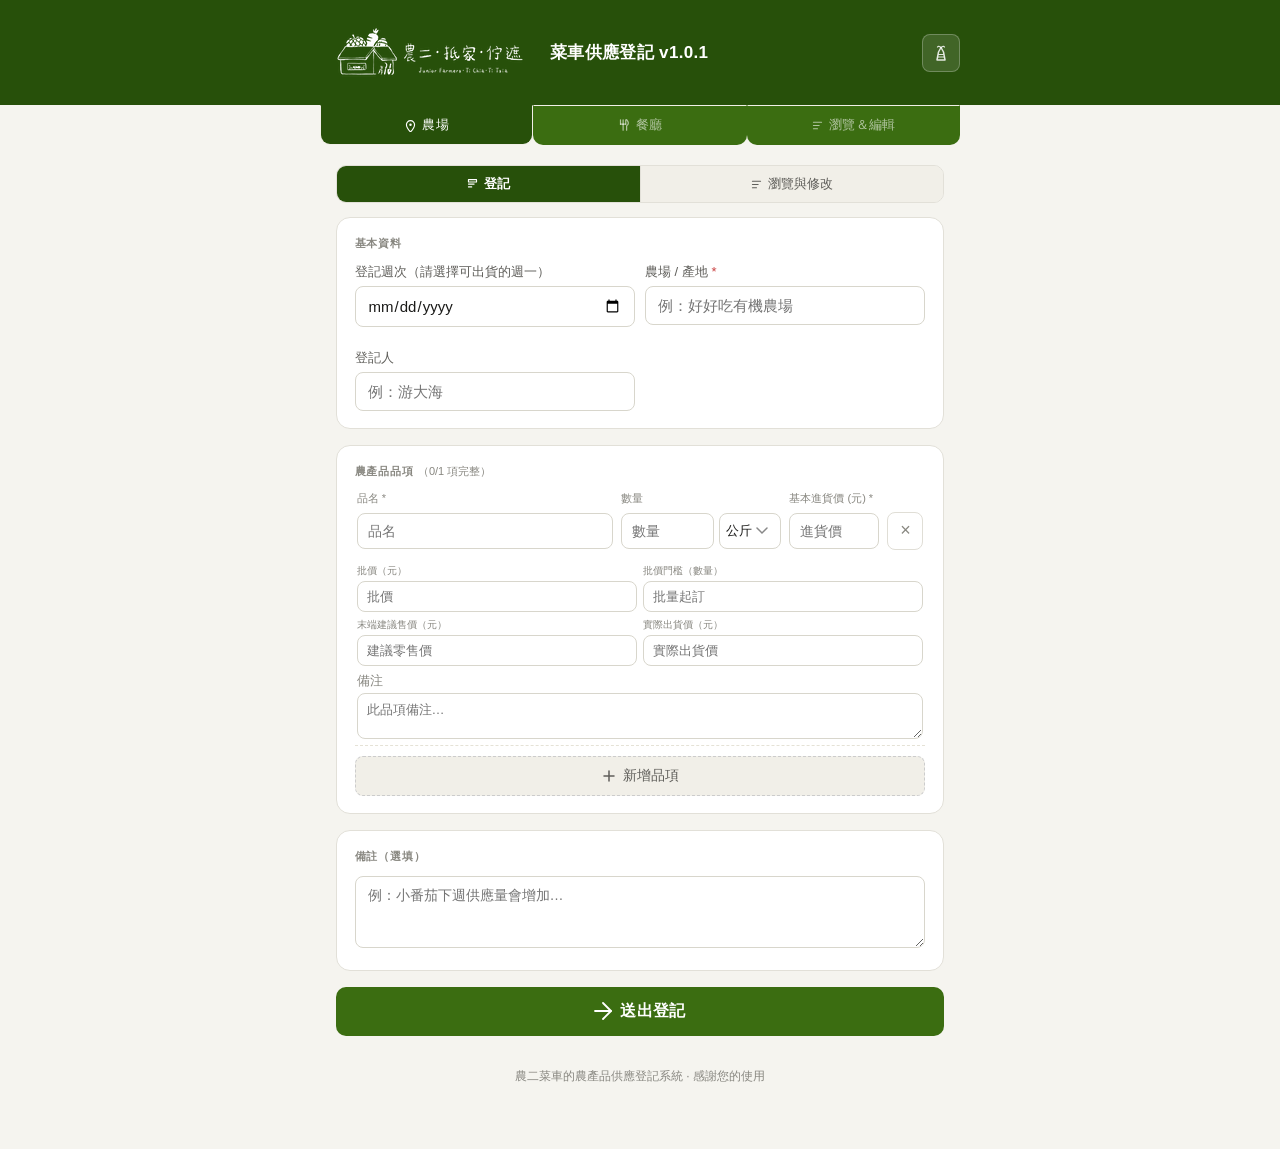
==== index.html @ 96fdc155 "restructure code to indiviual files." ====
<!DOCTYPE html>
<html lang="zh-TW">
<head>
<meta charset="UTF-8" />
<meta name="viewport" content="width=device-width, initial-scale=1.0" />
<title>農產品供應登記</title>
<link rel="stylesheet" href="style.css" />
</head>
<body>

<!-- ══════════════════════════════════════════
     Header + 設定面板
     ══════════════════════════════════════════ -->
<div class="header">
  <div class="header-inner">
    <div class="header-icon"><img src="[data-uri]" alt="logo" /></div>
    <h1 id="headerTitle">菜車供應登記</h1>
    <button class="settings-btn" id="settingsBtn" onclick="toggleSettings()" aria-label="設定">
      <svg width="18" height="18" viewBox="0 0 18 18" fill="none">
        <!-- 筍身 -->
        <path d="M5 16 L13 16 L11.5 8 L9 3.5 L6.5 8 Z"
              stroke="currentColor" stroke-width="1.5" stroke-linejoin="round"/>
        <!-- 橫紋（筍衣） -->
        <line x1="6.8"  y1="10.5" x2="11.2" y2="10.5"
              stroke="currentColor" stroke-width="1.2" stroke-linecap="round"/>
        <line x1="5.9"  y1="13"   x2="12.1" y2="13"
              stroke="currentColor" stroke-width="1.2" stroke-linecap="round"/>
        <!-- 頂部小葉 -->
        <path d="M9 3.5 Q6.5 1.5 5.5 3"
              stroke="currentColor" stroke-width="1.2" stroke-linecap="round" fill="none"/>
        <path d="M9 3.5 Q11.5 1.5 12.5 3"
              stroke="currentColor" stroke-width="1.2" stroke-linecap="round" fill="none"/>
      </svg>
    </button>

    <div class="settings-panel" id="settingsPanel">
      <div class="settings-panel-header">
        <span class="title">設定</span>
        <span class="settings-version" id="settingsVersion"></span>
      </div>
      <div class="settings-field">
        <label for="webhookInput">Google Apps Script Webhook 網址</label>
        <input type="text" id="webhookInput" placeholder="https://script.google.com/macros/s/…/exec" />
      </div>
      <button class="settings-save-btn" onclick="saveSettings()">儲存並關閉</button>
    </div>
  </div>
</div>

<!-- ══════════════════════════════════════════
     主 Tab 列
     ══════════════════════════════════════════ -->
<div class="tab-bar">
  <div class="tab-bar-inner">
    <button class="tab-btn active" id="tabRegister" onclick="switchTab('register')">
      <svg width="13" height="13" viewBox="0 0 16 16" fill="none"><path d="M8 2C5.2 2 3 4.2 3 7c0 3.5 5 9 5 9s5-5.5 5-9c0-2.8-2.2-5-5-5z" stroke="currentColor" stroke-width="1.4" fill="none"/><circle cx="8" cy="7" r="1.5" fill="currentColor"/></svg>
      農場
    </button>
    <button class="tab-btn" id="tabOrder" onclick="switchTab('order')">
      <svg width="14" height="14" viewBox="0 0 16 16" fill="none">
        <line x1="4" y1="2" x2="4" y2="7" stroke="currentColor" stroke-width="1.4" stroke-linecap="round"/>
        <line x1="7" y1="2" x2="7" y2="7" stroke="currentColor" stroke-width="1.4" stroke-linecap="round"/>
        <line x1="10" y1="2" x2="10" y2="7" stroke="currentColor" stroke-width="1.4" stroke-linecap="round"/>
        <line x1="4" y1="7" x2="10" y2="7" stroke="currentColor" stroke-width="1.4" stroke-linecap="round"/>
        <line x1="7" y1="7" x2="7" y2="14" stroke="currentColor" stroke-width="1.4" stroke-linecap="round"/>
        <path d="M11 2 Q15 6 11 9 L11 14" fill="none" stroke="currentColor" stroke-width="1.4" stroke-linecap="round"/>
      </svg>
      餐廳
    </button>
    <button class="tab-btn" id="tabBrowse" onclick="switchTab('browse')">
      <svg width="13" height="13" viewBox="0 0 16 16" fill="none"><path d="M3 4h10M3 8h7M3 12h5" stroke="currentColor" stroke-width="1.4" stroke-linecap="round"/></svg>
      瀏覽＆編輯
    </button>
  </div>
</div>

<!-- ══════════════════════════════════════════
     主容器
     ══════════════════════════════════════════ -->
<div class="container">

  <!-- ═══ REGISTER TAB（農場）═══ -->
  <div id="panelRegister">

    <div class="browse-subtab-bar">
      <button class="browse-subtab active" id="farmSubTabRegister" onclick="switchFarmSubTab('register')">
        <svg width="13" height="13" viewBox="0 0 16 16" fill="none"><path d="M3 2h10v3H3z" stroke="currentColor" stroke-width="1.3" stroke-linejoin="round" fill="none"/><path d="M3 7.5h7M3 11h4" stroke="currentColor" stroke-width="1.4" stroke-linecap="round"/></svg>
        登記
      </button>
      <button class="browse-subtab" id="farmSubTabBrowse" onclick="switchFarmSubTab('browse')">
        <svg width="13" height="13" viewBox="0 0 16 16" fill="none"><path d="M3 4h10M3 8h7M3 12h5" stroke="currentColor" stroke-width="1.4" stroke-linecap="round"/></svg>
        瀏覽與修改
      </button>
    </div>

    <!-- 登記子面板 -->
    <div id="farmSubPanelRegister">
      <div id="formSection">
        <div class="card">
          <div class="card-title">基本資料</div>
          <div class="row2">
            <div class="field">
              <label for="weekDate">登記週次（請選擇可出貨的週一）</label>
              <input type="date" id="weekDate" />
            </div>
            <div class="field">
              <label>農場 / 產地 <span style="color:var(--red-400)">*</span></label>
              <input type="text" id="farmerFarm" placeholder="例：好好吃有機農場" />
            </div>
          </div>
          <div class="row2" style="margin-top:11px">
            <div class="field">
              <label>登記人</label>
              <input type="text" id="register" placeholder="例：游大海" autocomplete="name" />
            </div>
          </div>
        </div>

        <div class="card">
          <div class="card-title">農產品品項 <span id="itemCountLabel" style="font-size:11px;color:var(--gray-400);font-weight:400;text-transform:none;letter-spacing:0;"></span></div>
          <div id="itemsContainer"></div>
          <button class="add-btn" onclick="addItem()">
            <svg width="16" height="16" viewBox="0 0 16 16" fill="none"><path d="M8 3v10M3 8h10" stroke="currentColor" stroke-width="1.5" stroke-linecap="round"/></svg>
            新增品項
          </button>
        </div>

        <div class="card">
          <div class="card-title">備註（選填）</div>
          <textarea id="notes" placeholder="例：小番茄下週供應量會增加…"></textarea>
        </div>

        <button class="submit-btn" id="submitBtn" onclick="handleSubmit()">
          <svg width="18" height="18" viewBox="0 0 18 18" fill="none"><path d="M9 1L17 9L9 17" stroke="white" stroke-width="1.8" stroke-linecap="round" stroke-linejoin="round"/><path d="M1 9h16" stroke="white" stroke-width="1.8" stroke-linecap="round"/></svg>
          送出登記
        </button>
        <div class="error-msg" id="errorMsg"></div>
      </div>

      <div class="success-box" id="successBox">
        <span class="big-check">✅</span>
        <h2>登記成功！</h2>
        <p id="successDetail"></p>
        <p>我們會努力幫您用心的成果找到適合的餐桌。</p>
        <button class="re-btn" onclick="resetForm()">再填一次</button>
      </div>
    </div>

    <!-- 瀏覽與修改子面板 -->
    <div id="farmSubPanelBrowse" style="display:none">
      <div class="card">
        <div class="card-title">選擇週次查詢</div>
        <div class="browse-controls">
          <div class="field">
            <label for="browseWeekDate">可出貨週一日期</label>
            <input type="date" id="browseWeekDate" />
          </div>
          <button class="fetch-btn" id="fetchBtn" onclick="fetchBrowseData()">
            <svg width="14" height="14" viewBox="0 0 16 16" fill="none"><circle cx="7" cy="7" r="4.5" stroke="currentColor" stroke-width="1.5"/><path d="M10.5 10.5l3 3" stroke="currentColor" stroke-width="1.5" stroke-linecap="round"/></svg>
            查詢
          </button>
        </div>
        <div style="display:flex;align-items:center;gap:8px;flex-wrap:wrap;">
          <div class="chips-hint" id="chipsHint"></div>
          <div class="week-quick-select" id="weekChips"></div>
          <button class="refresh-text-btn" id="refreshBtn" onclick="refreshWeekChips()" style="display:none">↻ 重新整理</button>
        </div>
      </div>
      <div class="browse-spinner-wrap" id="browseSpinner"><div class="browse-spinner"></div></div>
      <div id="searchResults">
        <div class="browse-empty"><span class="empty-icon">🌱</span>請選擇週次後按「查詢」</div>
      </div>
    </div>

  </div><!-- /panelRegister -->

  <!-- ═══ ORDER TAB（餐廳）═══ -->
  <div id="panelOrder" style="display:none">

    <div class="browse-subtab-bar">
      <button class="browse-subtab order-tab active" id="orderSubTabEntry" onclick="switchOrderSubTab('entry')">
        <svg width="13" height="13" viewBox="0 0 16 16" fill="none"><path d="M3 2h10v3H3z" stroke="currentColor" stroke-width="1.3" stroke-linejoin="round" fill="none"/><path d="M3 7.5h7M3 11h4" stroke="currentColor" stroke-width="1.4" stroke-linecap="round"/></svg>
        下單
      </button>
      <button class="browse-subtab order-tab" id="orderSubTabBrowse" onclick="switchOrderSubTab('browse')">
        <svg width="13" height="13" viewBox="0 0 16 16" fill="none"><path d="M3 4h10M3 8h7M3 12h5" stroke="currentColor" stroke-width="1.4" stroke-linecap="round"/></svg>
        瀏覽與修改
      </button>
    </div>

    <!-- 下單子面板 -->
    <div id="orderSubPanelEntry">
      <div id="orderFormSection">

        <div class="card">
          <div class="order-step-label">
            <span class="step-badge" style="background:var(--red-600)">1</span>
            <span class="step-title">貼入下單訊息</span>
          </div>
          <textarea class="order-raw-textarea" id="orderRawText"
            placeholder="料理人下單，&#10;恰比兔子&#10;綠火焰/2斤&#10;龍葵2斤&#10;&#10;雲舍&#10;紅蘿蔔+2包&#10;青蔥+2把"></textarea>
          <div class="parse-hint">支援格式：品名＋數量＋單位（公斤/斤/顆/把/包/支…），中文數字亦可。</div>
          <button class="parse-btn" onclick="parseAndPreview()">
            <svg width="15" height="15" viewBox="0 0 16 16" fill="none"><path d="M2 4h12M2 8h8M2 12h5" stroke="white" stroke-width="1.5" stroke-linecap="round"/></svg>
            解析訂單
          </button>
        </div>

        <div class="card" id="orderPreviewCard" style="display:none">
          <div class="order-step-label">
            <span class="step-badge" style="background:var(--red-600)">2</span>
            <span class="step-title">確認 / 修改品項</span>
          </div>
          <div id="orderSummaryBar" class="order-summary-bar"></div>
          <div style="overflow-x:auto;">
            <table class="order-preview-table" id="orderPreviewTable">
              <thead>
                <tr>
                  <th>店家／料理人</th><th>品名</th><th>數量</th>
                  <th>單位</th><th>單價（元）</th><th>小計</th><th></th>
                </tr>
              </thead>
              <tbody id="orderPreviewBody"></tbody>
            </table>
          </div>
          <button class="add-btn" onclick="addOrderRow()" style="margin-top:10px">
            <svg width="14" height="14" viewBox="0 0 16 16" fill="none"><path d="M8 3v10M3 8h10" stroke="currentColor" stroke-width="1.5" stroke-linecap="round"/></svg>
            手動新增一列
          </button>
        </div>

        <div class="card" id="orderDetailsCard" style="display:none">
          <div class="order-step-label">
            <span class="step-badge" style="background:var(--red-600)">3</span>
            <span class="step-title">填寫交貨資訊</span>
          </div>
          <div class="row2">
            <div class="field">
              <label>登記人</label>
              <input type="text" id="orderRegistrant" placeholder="填寫人姓名" />
            </div>
            <div class="field">
              <label>週次（週一日期）</label>
              <input type="date" id="orderWeekDate" />
            </div>
          </div>
          <div class="row2" style="margin-top:10px">
            <div class="field">
              <label>送貨地點</label>
              <input type="text" id="orderDeliveryLocation" placeholder="例：花蓮市區集貨點" />
            </div>
            <div class="field">
              <label>送貨時間</label>
              <input type="text" id="orderDeliveryTime" placeholder="例：週三上午10點" />
            </div>
          </div>
          <div class="field" style="margin-top:10px">
            <label>付款狀態</label>
            <select id="orderPaymentStatus">
              <option value="">未設定</option>
              <option value="待付款">待付款</option>
              <option value="已付款">已付款</option>
              <option value="貨到付款">貨到付款</option>
            </select>
          </div>
          <div class="field" style="margin-top:10px">
            <label>整批備註（選填）</label>
            <textarea id="orderBatchNote" placeholder="例：本批請冷藏運送…" style="min-height:52px"></textarea>
          </div>
        </div>

        <button class="submit-btn red-btn" id="orderSubmitBtn" onclick="submitOrder()" style="display:none">
          <svg width="18" height="18" viewBox="0 0 18 18" fill="none"><path d="M9 1L17 9L9 17" stroke="white" stroke-width="1.8" stroke-linecap="round" stroke-linejoin="round"/><path d="M1 9h16" stroke="white" stroke-width="1.8" stroke-linecap="round"/></svg>
          送出訂單
        </button>
        <div class="error-msg" id="orderErrorMsg"></div>
      </div>

      <div class="success-box" id="orderSuccessBox" style="display:none">
        <span class="big-check">📋</span>
        <h2>訂單登記成功！</h2>
        <p id="orderSuccessDetail"></p>
        <button class="re-btn" onclick="resetOrderForm()">再填一次</button>
      </div>
    </div>

    <!-- 訂單瀏覽子面板 -->
    <div id="orderSubPanelBrowse" style="display:none">
      <div class="card">
        <div class="card-title">選擇週次查詢訂單</div>
        <div class="browse-controls">
          <div class="field">
            <label for="orderBrowseWeekDate">週一日期</label>
            <input type="date" id="orderBrowseWeekDate" />
          </div>
          <button class="fetch-btn" id="orderFetchBtn" onclick="fetchOrderBrowseData()" style="background:var(--red-600)">
            <svg width="14" height="14" viewBox="0 0 16 16" fill="none"><circle cx="7" cy="7" r="4.5" stroke="currentColor" stroke-width="1.5"/><path d="M10.5 10.5l3 3" stroke="currentColor" stroke-width="1.5" stroke-linecap="round"/></svg>
            查詢
          </button>
        </div>
        <div style="display:flex;align-items:center;gap:8px;flex-wrap:wrap;">
          <div class="chips-hint" id="orderChipsHint"></div>
          <div class="week-quick-select" id="orderWeekChips"></div>
          <button class="refresh-text-btn" id="orderRefreshBtn" onclick="refreshOrderWeekChips()" style="display:none">↻ 重新整理</button>
        </div>
        <div class="order-browse-filter">
          <div class="field">
            <label>篩選店家（選填）</label>
            <input type="text" id="orderShopFilter" placeholder="輸入店家名稱關鍵字…" />
          </div>
        </div>
      </div>
      <div class="browse-spinner-wrap" id="orderBrowseSpinner">
        <div class="browse-spinner" style="border-top-color:var(--red-600)"></div>
      </div>
      <div id="orderSearchResults">
        <div class="browse-empty"><span class="empty-icon">🧾</span>請選擇週次後按「查詢」</div>
      </div>
    </div>

  </div><!-- /panelOrder -->

  <!-- ═══ BROWSE TAB（保留備用）═══ -->
  <div id="panelBrowse" style="display:none"></div>

  <div class="footer">農二菜車的農產品供應登記系統 · 感謝您的使用</div>
</div><!-- /container -->

<!-- ══════════════════════════════════════════
     JS — 載入順序：shared → farm → order
     ══════════════════════════════════════════ -->
<script src="js/shared.js"></script>
<script src="js/tab-farm.js"></script>
<script src="js/tab-order.js"></script>
</body>
</html>
---- style.css ----
/* =============================================
   農產品登記表單 — Stylesheet  v1.0.1
   ============================================= */
:root {
  --green-50: #EAF3DE;
  --green-100: #C0DD97;
  --green-400: #639922;
  --green-600: #3B6D11;
  --green-800: #27500A;
  --amber-50: #FAEEDA;
  --amber-400: #BA7517;
  --red-50: #FBE8E8;
  --red-400: #C94040;
  --red-600: #A65252;
  --red-800: #5A1A1A;
  --gray-50: #F1EFE8;
  --gray-100: #D3D1C7;
  --gray-400: #888780;
  --gray-600: #5F5E5A;
  --gray-800: #444441;
  --gray-off-white-warm: #E0DED6;
}
* { box-sizing: border-box; margin: 0; padding: 0; }
body {
  font-family: -apple-system, 'Noto Sans TC', 'PingFang TC', sans-serif;
  background: #f5f4ef;
  min-height: 100vh;
}

/* ── Header ── */
.header {
  background: var(--green-800);
  padding: 1.25rem 1.5rem;
  position: sticky; top: 0; z-index: 10;
}
.header-inner {
  max-width: 640px;
  margin: 0 auto;
  display: flex; align-items: center; gap: 10px;
  position: relative;
}
.header-icon { height: 45px; margin: 10px; display: flex; align-items: center; flex-shrink: 0; }
.header h1 { font-size: 17px; font-weight: 600; color: #fff; letter-spacing: 0.02em; flex: 1; }
.settings-btn {
  background: rgba(255,255,255,0.12);
  border: 1px solid rgba(255,255,255,0.25);
  color: rgba(255,255,255,0.85);
  width: 38px; height: 38px; border-radius: 8px;
  cursor: pointer; display: flex; align-items: center; justify-content: center;
  transition: background 0.15s; flex-shrink: 0;
}
.settings-btn:hover { background: rgba(255,255,255,0.22); color: #fff; }
.settings-btn.active { background: rgba(255,255,255,0.25); color: #fff; }
.settings-panel {
  display: none; position: absolute;
  top: calc(100% + 10px); right: 0;
  width: min(340px, calc(100vw - 32px));
  background: #fff; border: 1px solid #e2e0d8;
  border-radius: 12px; box-shadow: 0 8px 28px rgba(0,0,0,0.14);
  padding: 16px; z-index: 20;
}
.settings-panel.open { display: block; }
.settings-panel-header { display: flex; align-items: center; justify-content: space-between; margin-bottom: 14px; }
.settings-panel-header .title { font-size: 14px; font-weight: 600; color: var(--gray-800); }
.settings-version { font-size: 11px; color: var(--gray-400); background: var(--gray-50); border: 1px solid var(--gray-100); border-radius: 5px; padding: 2px 8px; }
.settings-field { margin-bottom: 12px; }
.settings-field label { display: block; font-size: 12px; color: var(--gray-600); margin-bottom: 5px; }
.settings-field input[type=text] { width: 100%; border: 1px solid #d8d6cc; border-radius: 8px; padding: 9px 11px; font-size: 13px; font-family: inherit; color: #1a1a18; background: #fff; outline: none; transition: border-color 0.15s; }
.settings-field input[type=text]:focus { border-color: var(--green-400); box-shadow: 0 0 0 3px rgba(99,153,34,0.12); }
.settings-save-btn { width: 100%; padding: 9px; background: var(--green-600); color: #fff; border: none; border-radius: 8px; font-size: 13px; font-weight: 600; font-family: inherit; cursor: pointer; }
.settings-save-btn:hover { background: var(--green-800); }

/* ── Tabs ── */
.tab-bar { }
.tab-bar-inner { max-width: 640px; margin: 0 auto; display: flex; }
.tab-btn {
  flex: 1; padding: 10px 8px;
  background: var(--green-600);
  border: 1px solid transparent;
  border-top-color: var(--gray-50);
  border-radius: 0 0 10px 10px;
  color: rgba(255,255,255,0.6);
  font-size: 13px; font-weight: 500; font-family: inherit;
  cursor: pointer; transition: color 0.15s;
  display: flex; align-items: center; justify-content: center; gap: 5px;
  letter-spacing: 0.02em;
}
.tab-btn:hover { color: rgba(255,255,255,0.85); }
.tab-btn.active {
  color: #fff; background: var(--green-800);
  border-top-color: transparent;
  border-left-color: var(--gray-50);
  border-right-color: var(--gray-50);
  border-bottom-color: var(--gray-50);
}

/* ── Layout ── */
.container { max-width: 640px; margin: 0 auto; padding: 1.25rem 1rem 3rem; }
.card { background: #fff; border: 1px solid #e2e0d8; border-radius: 14px; padding: 1.1rem; margin-bottom: 1rem; }
.card-title { font-size: 11px; font-weight: 600; color: var(--gray-400); text-transform: uppercase; letter-spacing: 0.08em; margin-bottom: 12px; }
.field { margin-bottom: 11px; }
.field:last-child { margin-bottom: 0; }
label { display: block; font-size: 13px; color: var(--gray-600); margin-bottom: 5px; }
input[type=text], input[type=tel], input[type=date], input[type=number], select, textarea {
  width: 100%; border: 1px solid #d8d6cc; border-radius: 8px;
  padding: 10px 12px; font-size: 15px; font-family: inherit;
  color: #1a1a18; background: #fff; outline: none;
  transition: border-color 0.15s; -webkit-appearance: none;
}
input:focus, select:focus, textarea:focus { border-color: var(--green-400); box-shadow: 0 0 0 3px rgba(99,153,34,0.12); }
input[type=number] { -moz-appearance: textfield; }
select { background-image: url("data:image/svg+xml,%3Csvg xmlns='http://www.w3.org/2000/svg' width='12' height='8' viewBox='0 0 12 8'%3E%3Cpath d='M1 1l5 5 5-5' stroke='%23888' stroke-width='1.5' fill='none' stroke-linecap='round'/%3E%3C/svg%3E"); background-repeat: no-repeat; background-position: right 12px center; padding-right: 32px; }
.row2 { display: grid; grid-template-columns: 1fr 1fr; gap: 10px; }

/* ── Supply form items ── */
.item-header { display: grid; grid-template-columns: 1fr 160px 90px 36px; gap: 8px; margin-bottom: 6px; padding: 0 2px; }
.item-header span { font-size: 11px; color: var(--gray-400); font-weight: 500; }
.item-wrap { margin-bottom: 10px; border-bottom: 1px dashed #e5e2d6; }
.item-row { display: grid; grid-template-columns: 1fr 160px 90px 36px; gap: 8px; padding: 0 2px; align-items: center; }
.item-row input, .item-row select { padding: 9px 10px; font-size: 14px; }
.item-extras { margin-top: 6px; padding: 8px 2px 2px 2px; }
.item-extras-grid { display: grid; grid-template-columns: 1fr 1fr; gap: 6px; margin-bottom: 6px; }
.extra-field { display: flex; flex-direction: column; }
.extra-field label { font-size: 10px; color: var(--gray-400); margin-bottom: 3px; }
.extra-field input { padding: 7px 9px; font-size: 13px; }
.item-note-field label { font-size: 10p x; color: var(--gray-400); margin-bottom: 3px; }
.item-note-field textarea { min-height: 38px; font-size: 13px; padding: 7px 9px; resize: vertical; }
.qty-wrap { display: flex; gap: 5px; }
.qty-wrap select { padding: 9px 24px 9px 6px; font-size: 13px; flex: none; width: 62px; }
.remove-btn { background: none; border: 1px solid var(--gray-off-white-warm); border-radius: 8px; width: 36px; height: 38px; display: flex; align-items: center; justify-content: center; cursor: pointer; color: var(--gray-400); font-size: 18px; transition: all 0.15s; }
.remove-btn:hover { border-color: var(--red-400); color: var(--red-400); background: var(--red-50); }
.add-btn { width: 100%; margin-top: 4px; border: 1.5px dashed #ccc; border-radius: 8px; padding: 10px; background: var(--gray-50); color: var(--gray-600); font-size: 14px; font-family: inherit; cursor: pointer; display: flex; align-items: center; justify-content: center; gap: 6px; transition: all 0.15s; }
.add-btn:hover { border-color: var(--green-400); color: var(--green-600); background: var(--green-50); }
textarea { resize: vertical; min-height: 72px; font-size: 14px; }

/* ── Buttons ── */
.submit-btn { width: 100%; padding: 14px; background: var(--green-600); color: #fff; border: none; border-radius: 10px; font-size: 16px; font-weight: 600; font-family: inherit; cursor: pointer; display: flex; align-items: center; justify-content: center; gap: 8px; transition: background 0.15s, transform 0.1s; letter-spacing: 0.03em; }
.submit-btn:hover { background: var(--green-800); }
.submit-btn:active { transform: scale(0.98); }
.submit-btn:disabled { background: var(--gray-400); cursor: not-allowed; }
.submit-btn.red-btn { background: var(--red-600); }
.submit-btn.red-btn:hover { background: var(--red-800); }

/* ── Feedback ── */
.success-box { display: none; background: var(--green-50); border: 1.5px solid var(--green-100); border-radius: 12px; padding: 1.25rem 1.1rem; text-align: center; }
.success-box .big-check { font-size: 40px; margin-bottom: 10px; display: block; }
.success-box h2 { font-size: 18px; color: var(--green-800); margin-bottom: 6px; }
.success-box p { font-size: 14px; color: var(--green-600); line-height: 1.6; }
.success-box .re-btn { margin-top: 16px; background: var(--green-600); color: #fff; border: none; border-radius: 8px; padding: 10px 24px; font-size: 14px; font-family: inherit; cursor: pointer; font-weight: 500; }
.error-msg { display: none; background: var(--red-50); color: var(--red-600); border: 1px solid #f5b8b8; border-radius: 8px; padding: 0.8rem 1rem; font-size: 13px; margin-top: 10px; }
.spinner { display: inline-block; width: 18px; height: 18px; border: 2px solid rgba(255,255,255,0.4); border-top-color: #fff; border-radius: 50%; animation: spin 0.7s linear infinite; flex-shrink: 0; }
@keyframes spin { to { transform: rotate(360deg); } }
.footer { text-align: center; font-size: 12px; color: var(--gray-400); margin-top: 2rem; padding-bottom: 1rem; }

/* ── Browse (farm) ── */
.browse-controls { display: flex; gap: 8px; align-items: flex-end; }
.browse-controls .field { flex: 1; margin-bottom: 0; }
.fetch-btn { flex-shrink: 0; padding: 10px 18px; background: var(--green-600); color: #fff; border: none; border-radius: 8px; font-size: 14px; font-weight: 600; font-family: inherit; cursor: pointer; display: flex; align-items: center; gap: 6px; transition: background 0.15s; white-space: nowrap; height: 44px; }
.fetch-btn:hover { background: var(--green-800); }
.fetch-btn:disabled { background: var(--gray-400); cursor: not-allowed; }
.week-quick-select { display: flex; gap: 6px; flex-wrap: wrap; margin-top: 8px; }
.week-chip { background: var(--gray-50); border: 1px solid var(--gray-100); border-radius: 20px; padding: 4px 12px; font-size: 12px; color: var(--gray-600); cursor: pointer; transition: all 0.15s; font-family: inherit; }
.week-chip:hover { border-color: var(--green-400); color: var(--green-600); background: var(--green-50); }
.week-chip.active { border-color: var(--green-400); color: var(--green-600); background: var(--green-50); font-weight: 600; }
.chips-hint { font-size: 11px; color: var(--gray-400); margin-top: 6px; }
.refresh-text-btn { background: none; border: none; color: var(--gray-400); font-size: 12px; font-family: inherit; cursor: pointer; text-decoration: underline; padding: 4px 0; margin-top: 6px; }
.refresh-text-btn:hover { color: var(--green-600); }
.browse-empty { text-align: center; padding: 2.5rem 1rem; color: var(--gray-400); font-size: 14px; }
.browse-empty .empty-icon { font-size: 36px; margin-bottom: 10px; display: block; }
.browse-spinner-wrap { display: none; text-align: center; padding: 2rem; }
.browse-spinner { display: inline-block; width: 24px; height: 24px; border: 2.5px solid #d3d1c7; border-top-color: var(--green-600); border-radius: 50%; animation: spin 0.7s linear infinite; }
.farm-group { background: #fff; border: 1px solid #e2e0d8; border-radius: 14px; margin-bottom: 1rem; overflow: hidden; }
.farm-group-header { background: var(--green-800); padding: 10px 14px; display: flex; align-items: center; justify-content: space-between; gap: 10px; }
.farm-group-header .farm-name { font-size: 15px; font-weight: 600; color: #fff; display: flex; align-items: center; gap: 7px; }
.farm-group-header .farm-meta { font-size: 11px; color: rgba(255,255,255,0.65); text-align: right; }
.farm-note-banner { background: var(--amber-50); border-bottom: 1px solid #f0deb0; padding: 8px 14px; font-size: 12px; color: #7a5010; display: flex; gap: 6px; }
.farm-note-banner .note-label { font-weight: 600; flex-shrink: 0; }
.browse-table { width: 100%; border-collapse: collapse; font-size: 13px; }
.browse-table th { background: var(--gray-50); color: var(--gray-600); font-weight: 600; font-size: 11px; letter-spacing: 0.04em; padding: 7px 10px; text-align: left; border-bottom: 1px solid #e5e2d6; }
.browse-table td { padding: 9px 10px; border-bottom: 1px solid #f0ede6; color: var(--gray-800); vertical-align: top; }
.browse-table tr:last-child td { border-bottom: none; }
.browse-table tr:hover td { background: #fafaf7; }
.price-pill { display: inline-block; background: var(--green-50); border: 1px solid var(--green-100); border-radius: 5px; padding: 1px 6px; font-size: 12px; color: var(--green-600); font-weight: 500; }
.wholesale-pill { display: inline-block; background: #FFF4E0; border: 1px solid #E8C060; border-radius: 5px; padding: 1px 6px; font-size: 12px; color: #A0600A; font-weight: 600; }
.item-note-badge { font-size: 11px; color: var(--gray-400); font-style: italic; margin-top: 2px; }
.browse-summary { font-size: 12px; color: var(--gray-400); padding: 0.6rem 0 0.2rem; text-align: right; }

/* ── Order entry ── */
.order-raw-textarea {
  width: 100%; min-height: 160px;
  border: 1px solid #d8d6cc; border-radius: 8px;
  padding: 12px; font-size: 14px;
  font-family: 'Menlo', 'Monaco', monospace;
  color: #1a1a18; background: #fafaf7;
  outline: none; resize: vertical;
  transition: border-color 0.15s;
  line-height: 1.7;
}
.order-raw-textarea:focus { border-color: var(--green-400); box-shadow: 0 0 0 3px rgba(99,153,34,0.12); background: #fff; }
.parse-btn {
  width: 100%; margin-top: 10px;
  background: var(--green-600); color: #fff;
  border: none; border-radius: 8px;
  padding: 11px; font-size: 14px; font-weight: 600;
  font-family: inherit; cursor: pointer;
  display: flex; align-items: center; justify-content: center; gap: 7px;
  transition: background 0.15s;
}
.parse-btn:hover { background: var(--green-800); }
.order-preview-table { width: 100%; border-collapse: collapse; font-size: 13px; }
.order-preview-table th {
  background: var(--red-50); color: var(--red-600);
  font-weight: 600; font-size: 10px; letter-spacing: 0.04em;
  padding: 6px 8px; text-align: left;
  border-bottom: 1px solid #f0c8c8;
}
.order-preview-table td { padding: 5px 4px; border-bottom: 1px solid #f5f0f0; vertical-align: middle; }
.order-preview-table tr:last-child td { border-bottom: none; }
.order-preview-table input[type=text],
.order-preview-table input[type=number] { padding: 6px 8px; font-size: 13px; border-radius: 6px; width: 100%; }
.order-preview-table select { padding: 6px 28px 6px 8px; font-size: 13px; border-radius: 6px; }
.shop-row-header {
  background: #fdf0f0; font-size: 12px; font-weight: 600;
  color: var(--red-600); padding: 5px 8px;
  border-bottom: 1px solid #f0c8c8; letter-spacing: 0.02em;
}
.order-remove-btn { background: none; border: none; color: var(--gray-400); font-size: 16px; cursor: pointer; padding: 4px 6px; border-radius: 5px; transition: all 0.15s; }
.order-remove-btn:hover { color: var(--red-400); background: var(--red-50); }
.order-total-pill { font-size: 12px; color: var(--red-600); font-weight: 600; background: var(--red-50); border: 1px solid #f0c8c8; border-radius: 5px; padding: 1px 6px; display: inline-block; }
.parse-hint { font-size: 12px; color: var(--gray-400); margin-top: 8px; line-height: 1.6; }
.order-step-label { display: flex; align-items: center; gap: 8px; margin-bottom: 12px; }
.step-badge { background: var(--red-600); color: #fff; font-size: 11px; font-weight: 700; border-radius: 50%; width: 20px; height: 20px; display: flex; align-items: center; justify-content: center; flex-shrink: 0; }
.order-step-label .step-title { font-size: 11px; font-weight: 600; color: var(--gray-400); text-transform: uppercase; letter-spacing: 0.08em; }
.order-summary-bar { background: var(--red-50); border: 1px solid #f0c8c8; border-radius: 8px; padding: 10px 14px; font-size: 13px; color: var(--red-600); margin-bottom: 12px; display: flex; align-items: center; justify-content: space-between; }
.order-summary-bar strong { font-weight: 700; }

/* ── Browse sub-tabs ── */
.browse-subtab-bar { display: flex; gap: 0; margin-bottom: 14px; border: 1px solid #e2e0d8; border-radius: 10px; overflow: hidden; }
.browse-subtab { flex: 1; padding: 9px 12px; background: var(--gray-50); border: none; color: var(--gray-600); font-size: 13px; font-weight: 500; font-family: inherit; cursor: pointer; display: flex; align-items: center; justify-content: center; gap: 5px; transition: all 0.15s; border-right: 1px solid #e2e0d8; }
.browse-subtab:last-child { border-right: none; }
.browse-subtab:hover { background: var(--green-50); color: var(--green-600); }
.browse-subtab.order-tab:hover { background: var(--red-50); color: var(--red-600);}
.browse-subtab.active { background: var(--green-800); color: #fff; font-weight: 600; }
.browse-subtab.active.order-tab { background: var(--red-600); }

/* ── Order browse ── */
.order-group { background: #fff; border: 1px solid #e2e0d8; border-radius: 14px; margin-bottom: 1rem; overflow: hidden; }
.order-group-header { background: var(--red-600); padding: 10px 14px; display: flex; align-items: center; justify-content: space-between; gap: 10px; }
.order-group-header .shop-name { font-size: 15px; font-weight: 600; color: #fff; display: flex; align-items: center; gap: 7px; }
.order-group-header .shop-meta { font-size: 11px; color: rgba(255,255,255,0.7); text-align: right; }
.order-group-delivery { background: #fff8f0; border-bottom: 1px solid #f0deb0; padding: 7px 14px; font-size: 12px; color: #7a5010; display: flex; gap: 14px; flex-wrap: wrap; }
.order-group-delivery span { display: flex; align-items: center; gap: 4px; }
.order-browse-table { width: 100%; border-collapse: collapse; font-size: 13px; }
.order-browse-table th { background: #fff5f5; color: var(--red-600); font-weight: 600; font-size: 11px; letter-spacing: 0.04em; padding: 6px 10px; text-align: left; border-bottom: 1px solid #f0c8c8; }
.order-browse-table td { padding: 8px 10px; border-bottom: 1px solid #faf0f0; color: var(--gray-800); vertical-align: top; }
.order-browse-table tr:last-child td { border-bottom: none; }
.order-browse-table tr:hover td { background: #fffaf9; }
.pay-pill { display: inline-block; border-radius: 5px; padding: 1px 7px; font-size: 11px; font-weight: 600; }
.pay-pill.pending  { background: #FFF4E0; border: 1px solid #E8C060; color: #A0600A; }
.pay-pill.paid     { background: var(--green-50); border: 1px solid var(--green-100); color: var(--green-600); }
.pay-pill.cod      { background: #EEF4FF; border: 1px solid #B0C8F0; color: #2850A0; }
.pay-pill.none     { background: var(--gray-50); border: 1px solid var(--gray-100); color: var(--gray-400); }
.order-browse-summary { font-size: 12px; color: var(--gray-400); padding: 0.6rem 0 0.2rem; text-align: right; }
.order-browse-filter { display: flex; gap: 8px; align-items: flex-end; margin-top: 10px; }
.order-browse-filter .field { flex: 1; margin-bottom: 0; }
.order-browse-filter input { font-size: 14px; padding: 9px 12px; }

/* ── Responsive ── */
@media (max-width: 480px) {
  .item-header { grid-template-columns: 1fr 120px 70px 32px; }
  .item-row { grid-template-columns: 1fr 120px 70px 32px; }
  .row2 { grid-template-columns: 1fr; }
  .item-extras-grid { grid-template-columns: 1fr 1fr; }
  .browse-controls { flex-direction: column; align-items: stretch; }
  .fetch-btn { width: 100%; justify-content: center; }
}
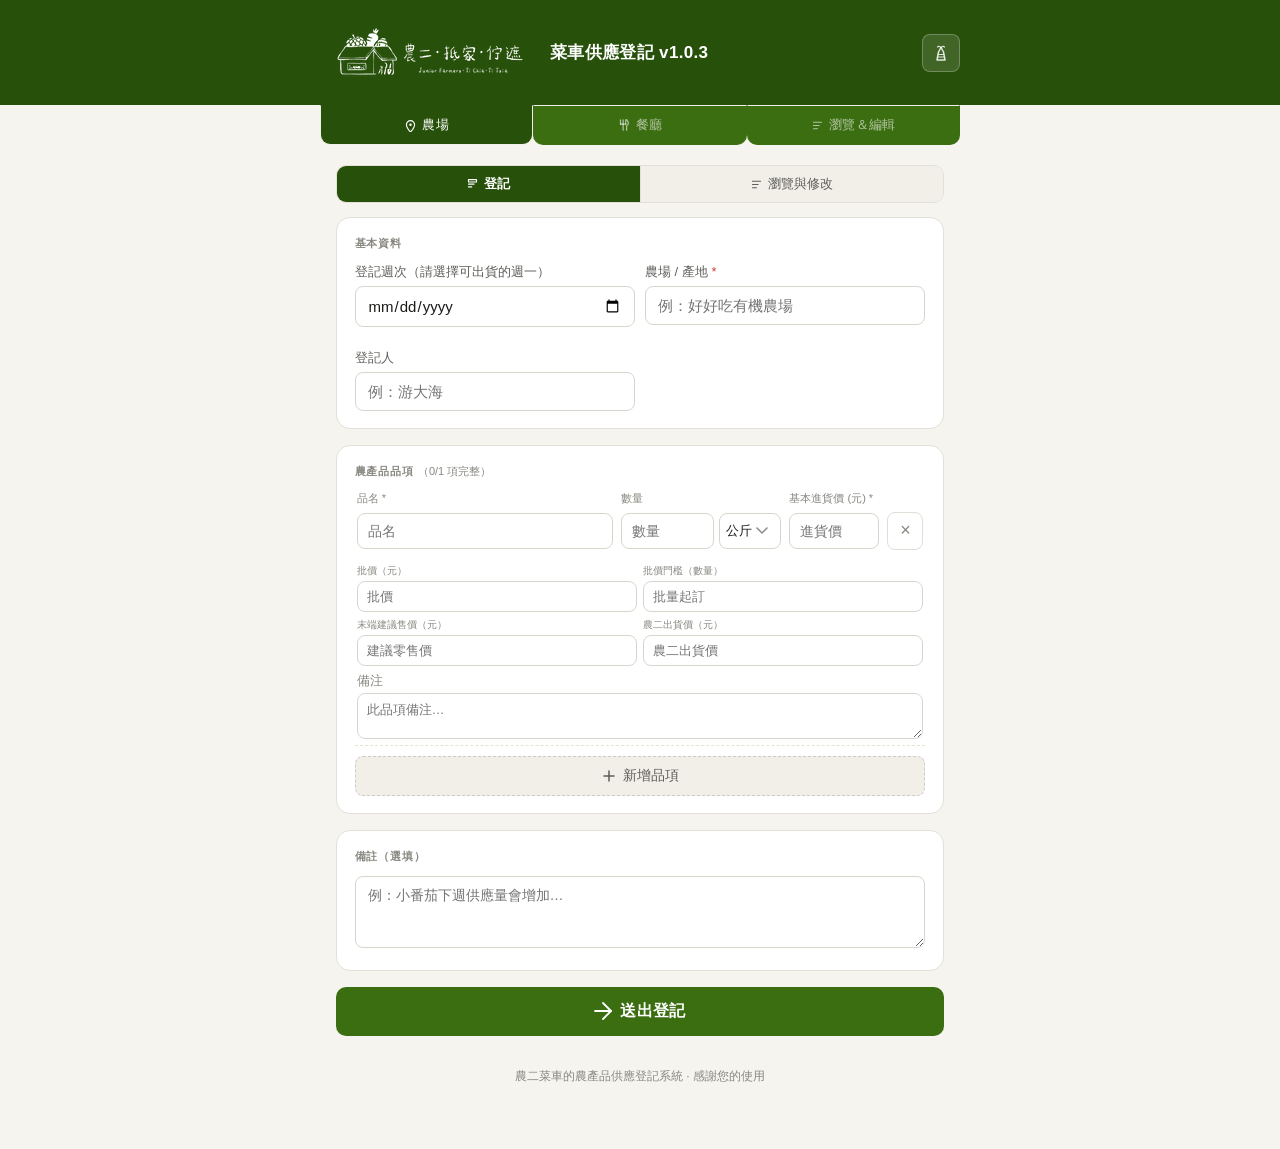
==== commit cb45c34d: "show weekly result" ====
--- a/index.html
+++ b/index.html
@@ -198,7 +198,7 @@
             <span class="step-title">貼入下單訊息</span>
           </div>
           <textarea class="order-raw-textarea" id="orderRawText"
-            placeholder="料理人下單，&#10;恰比兔子&#10;綠火焰/2斤&#10;龍葵2斤&#10;&#10;雲舍&#10;紅蘿蔔+2包&#10;青蔥+2把"></textarea>
+            placeholder="例如：&#10;恰比兔子&#10;綠火焰/2斤&#10;龍葵2斤&#10;&#10;雲舍&#10;紅蘿蔔+2包&#10;青蔥+2把"></textarea>
           <div class="parse-hint">支援格式：品名＋數量＋單位（公斤/斤/顆/把/包/支…），中文數字亦可。</div>
           <button class="parse-btn" onclick="parseAndPreview()">
             <svg width="15" height="15" viewBox="0 0 16 16" fill="none"><path d="M2 4h12M2 8h8M2 12h5" stroke="white" stroke-width="1.5" stroke-linecap="round"/></svg>
@@ -320,9 +320,31 @@
 
   </div><!-- /panelOrder -->
 
-  <!-- ═══ BROWSE TAB（保留備用）═══ -->
-  <div id="panelBrowse" style="display:none"></div>
-
+<!-- ═══ BROWSE TAB（供需分析）═══ -->
+  <div id="panelBrowse" style="display:none">
+    <div class="card">
+      <div class="card-title">選擇週次分析</div>
+      <div class="browse-controls">
+        <div class="field">
+          <label for="analysisWeekDate">週一日期</label>
+          <input type="date" id="analysisWeekDate" />
+        </div>
+        <button class="fetch-btn" onclick="fetchAnalysisData()">
+          <svg width="14" height="14" viewBox="0 0 16 16" fill="none"><circle cx="7" cy="7" r="4.5" stroke="currentColor" stroke-width="1.5"/><path d="M10.5 10.5l3 3" stroke="currentColor" stroke-width="1.5" stroke-linecap="round"/></svg>
+          分析
+        </button>
+      </div>
+      <div style="display:flex;align-items:center;gap:8px;flex-wrap:wrap;margin-top:8px">
+        <div class="chips-hint" id="analysisChipsHint"></div>
+        <div class="week-quick-select" id="analysisWeekChips"></div>
+        <button class="refresh-text-btn" id="analysisRefreshBtn" onclick="loadAnalysisWeekChips()" style="display:none">↻ 重新整理</button>
+      </div>
+    </div>
+    <div class="browse-spinner-wrap" id="analysisSpinner" style="display:none"><div class="browse-spinner"></div></div>
+    <div id="analysisResults">
+      <div class="browse-empty"><span class="empty-icon">🗂️</span>請選擇週次後按「分析」</div>
+    </div>
+  </div>
   <div class="footer">農二菜車的農產品供應登記系統 · 感謝您的使用</div>
 </div><!-- /container -->
 
@@ -332,5 +354,6 @@
 <script src="js/shared.js"></script>
 <script src="js/tab-farm.js"></script>
 <script src="js/tab-order.js"></script>
+<script src="js/tab-browse.js"></script>
 </body>
 </html>
--- a/style.css
+++ b/style.css
@@ -140,6 +140,7 @@
 .submit-btn:disabled { background: var(--gray-400); cursor: not-allowed; }
 .submit-btn.red-btn { background: var(--red-600); }
 .submit-btn.red-btn:hover { background: var(--red-800); }
+.row-edit-btn { border: none;padding: 2px 5px; border-radius: 3px; color: darkgreen;}
 
 /* ── Feedback ── */
 .success-box { display: none; background: var(--green-50); border: 1.5px solid var(--green-100); border-radius: 12px; padding: 1.25rem 1.1rem; text-align: center; }
@@ -185,6 +186,8 @@
 .item-note-badge { font-size: 11px; color: var(--gray-400); font-style: italic; margin-top: 2px; }
 .browse-summary { font-size: 12px; color: var(--gray-400); padding: 0.6rem 0 0.2rem; text-align: right; }
 
+.order-browse-table .row-edit-btn { border: none;padding: 2px 5px; border-radius: 3px; color: var(--red-600);}
+
 /* ── Order entry ── */
 .order-raw-textarea {
   width: 100%; min-height: 160px;
@@ -248,6 +251,7 @@
 .order-group-header { background: var(--red-600); padding: 10px 14px; display: flex; align-items: center; justify-content: space-between; gap: 10px; }
 .order-group-header .shop-name { font-size: 15px; font-weight: 600; color: #fff; display: flex; align-items: center; gap: 7px; }
 .order-group-header .shop-meta { font-size: 11px; color: rgba(255,255,255,0.7); text-align: right; }
+.order-group-header .shop-meta-deal { font-size: 11px; color: rgba(255,255,255,0.7); text-align: right; }
 .order-group-delivery { background: #fff8f0; border-bottom: 1px solid #f0deb0; padding: 7px 14px; font-size: 12px; color: #7a5010; display: flex; gap: 14px; flex-wrap: wrap; }
 .order-group-delivery span { display: flex; align-items: center; gap: 4px; }
 .order-browse-table { width: 100%; border-collapse: collapse; font-size: 13px; }
@@ -264,6 +268,7 @@
 .order-browse-filter { display: flex; gap: 8px; align-items: flex-end; margin-top: 10px; }
 .order-browse-filter .field { flex: 1; margin-bottom: 0; }
 .order-browse-filter input { font-size: 14px; padding: 9px 12px; }
+.orderSearchResults .row-edit-btn { border: none;padding: 2px 5px; border-radius: 3px; color: darkgreen;}
 
 /* ── Responsive ── */
 @media (max-width: 480px) {
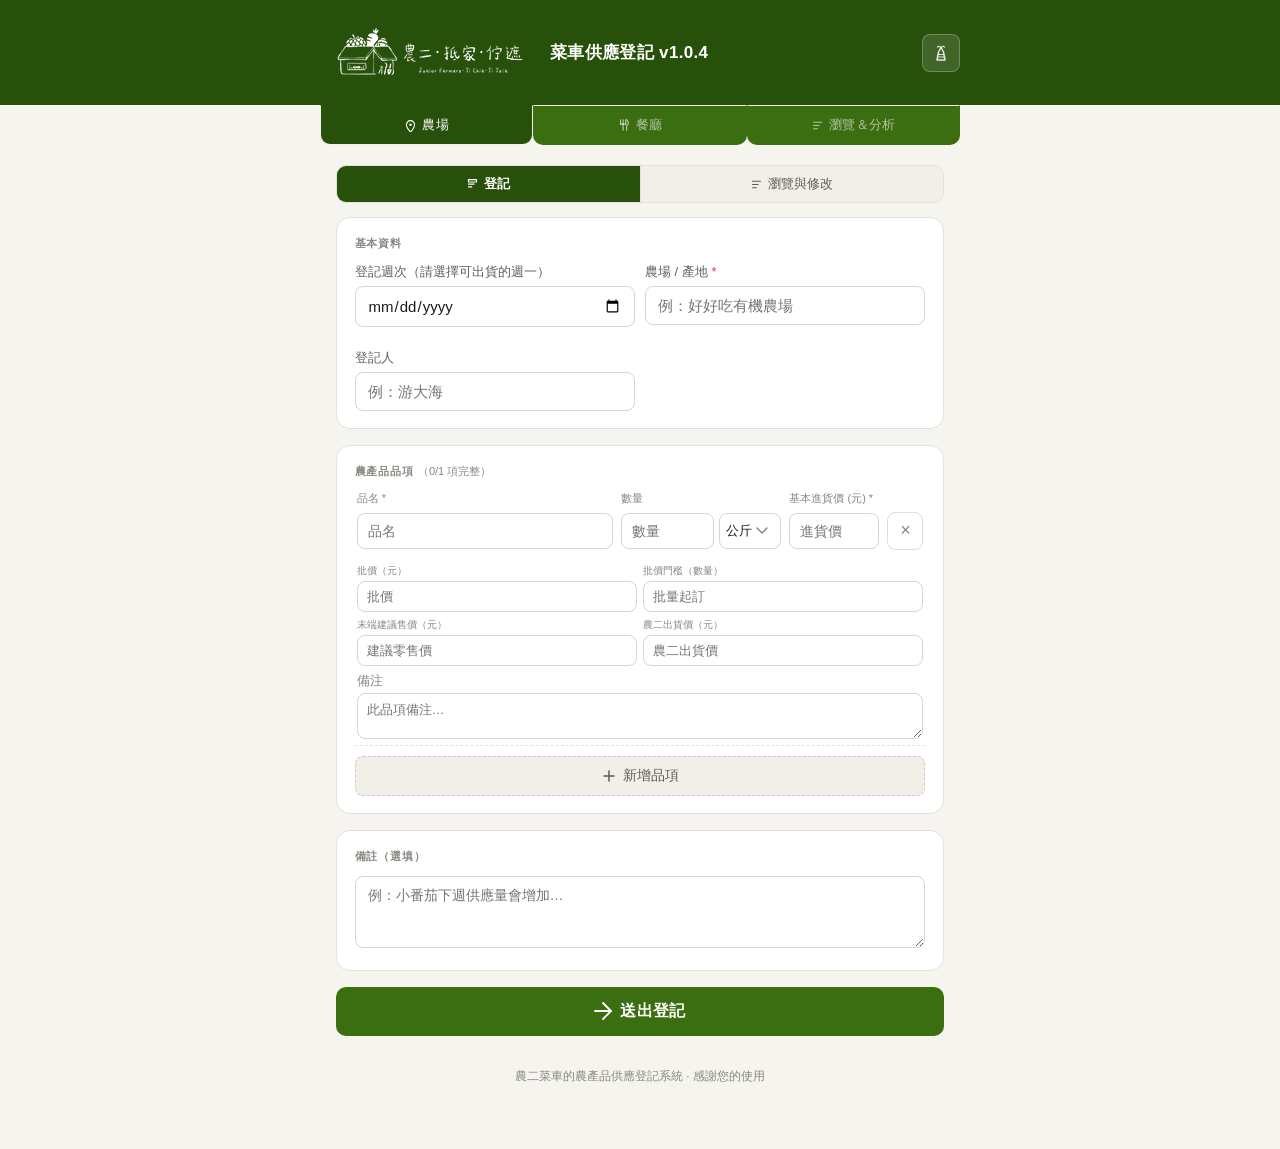
==== commit 0c578491: "fix paring of orders" ====
--- a/index.html
+++ b/index.html
@@ -69,7 +69,7 @@
     </button>
     <button class="tab-btn" id="tabBrowse" onclick="switchTab('browse')">
       <svg width="13" height="13" viewBox="0 0 16 16" fill="none"><path d="M3 4h10M3 8h7M3 12h5" stroke="currentColor" stroke-width="1.4" stroke-linecap="round"/></svg>
-      瀏覽＆編輯
+      瀏覽＆分析
     </button>
   </div>
 </div>
--- a/style.css
+++ b/style.css
@@ -270,7 +270,32 @@
 .order-browse-filter input { font-size: 14px; padding: 9px 12px; }
 .orderSearchResults .row-edit-btn { border: none;padding: 2px 5px; border-radius: 3px; color: darkgreen;}
 
-/* ── Responsive ── */
+
+/* ── Route Map Toggle ── */
+.route-map-toggle {
+  width: 100%; display: flex; align-items: center; justify-content: space-between;
+  padding: 10px 14px; margin-bottom: 0;
+  background: var(--gray-50); border: 1px solid var(--gray-100);
+  border-radius: 10px 10px 0 0; cursor: pointer; font-family: inherit;
+  font-size: 13px; font-weight: 600; color: var(--gray-700);
+  transition: background 0.15s;
+}
+.route-map-toggle[aria-expanded="true"] {
+  border-bottom-color: transparent;
+  background: #eef4e8; border-color: var(--green-100);
+}
+.route-map-toggle:hover { background: #eef4e8; }
+.route-map-legend {
+  display: flex; align-items: center; gap: 14px; flex-wrap: wrap;
+  padding: 7px 14px; background: var(--gray-50);
+  border: 1px solid var(--green-100); border-top: none; border-bottom: none;
+  font-size: 12px; color: var(--gray-600);
+}
+.route-map-dot {
+  display: inline-block; width: 10px; height: 10px;
+  border-radius: 50%; margin-right: 4px; vertical-align: middle;
+}
+
 @media (max-width: 480px) {
   .item-header { grid-template-columns: 1fr 120px 70px 32px; }
   .item-row { grid-template-columns: 1fr 120px 70px 32px; }
@@ -278,4 +303,4 @@
   .item-extras-grid { grid-template-columns: 1fr 1fr; }
   .browse-controls { flex-direction: column; align-items: stretch; }
   .fetch-btn { width: 100%; justify-content: center; }
-}
+}
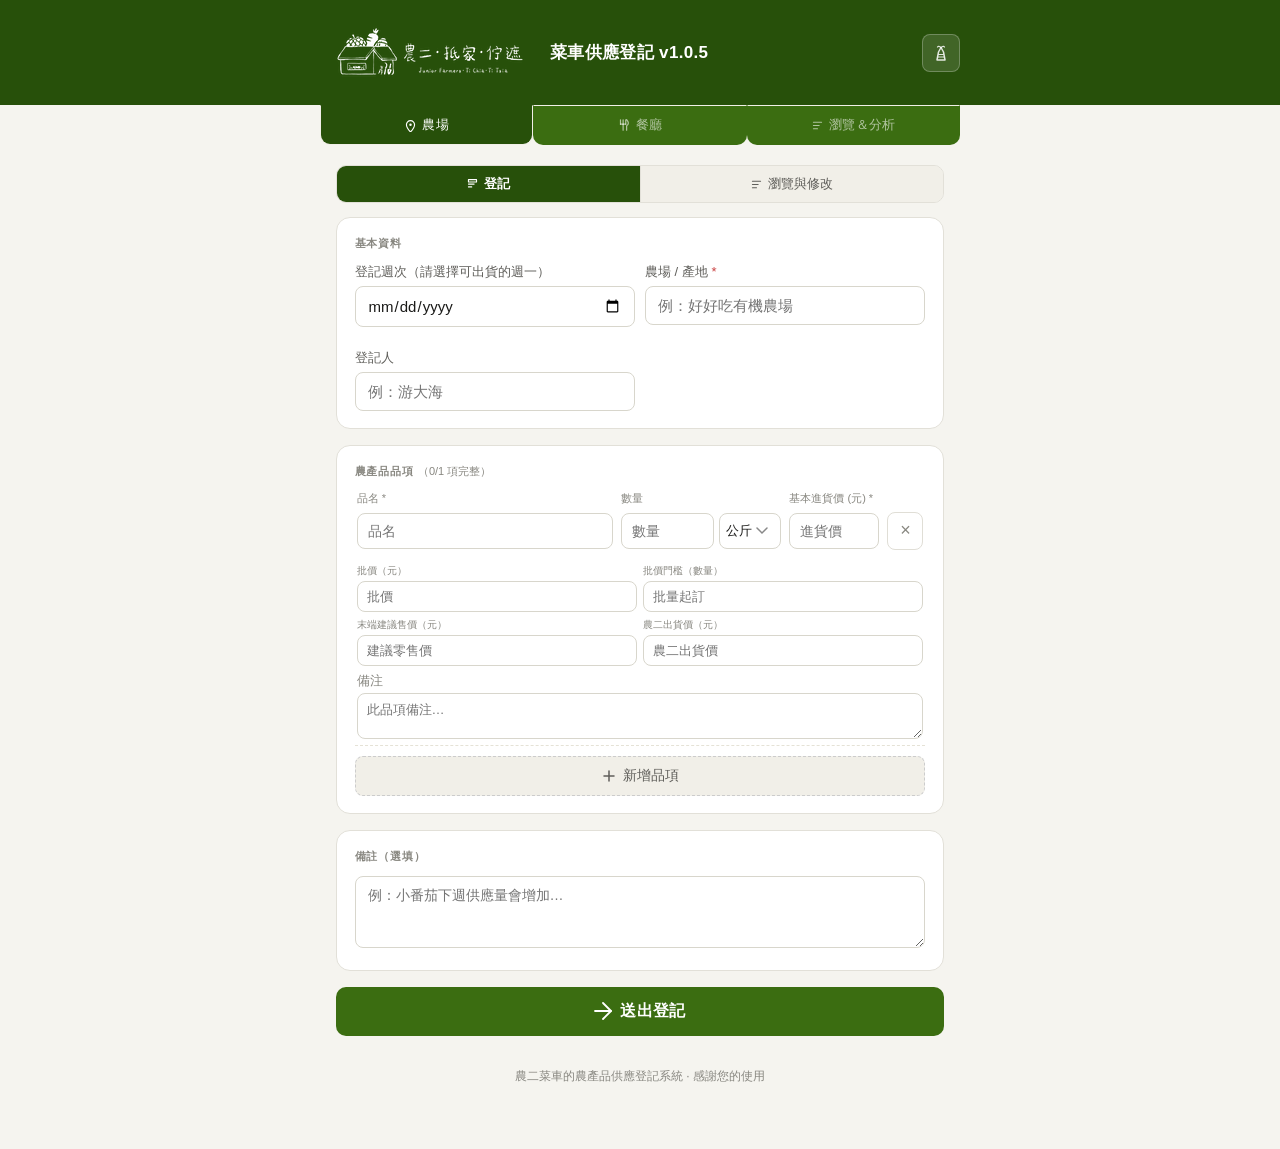
==== commit 9060f29c: "update the name of the system" ====
--- a/index.html
+++ b/index.html
@@ -14,7 +14,7 @@
 <div class="header">
   <div class="header-inner">
     <div class="header-icon"><img src="[data-uri]" alt="logo" /></div>
-    <h1 id="headerTitle">菜車供應登記</h1>
+    <h1 id="headerTitle">小農菜車運行資料</h1>
     <button class="settings-btn" id="settingsBtn" onclick="toggleSettings()" aria-label="設定">
       <svg width="18" height="18" viewBox="0 0 18 18" fill="none">
         <!-- 筍身 -->
